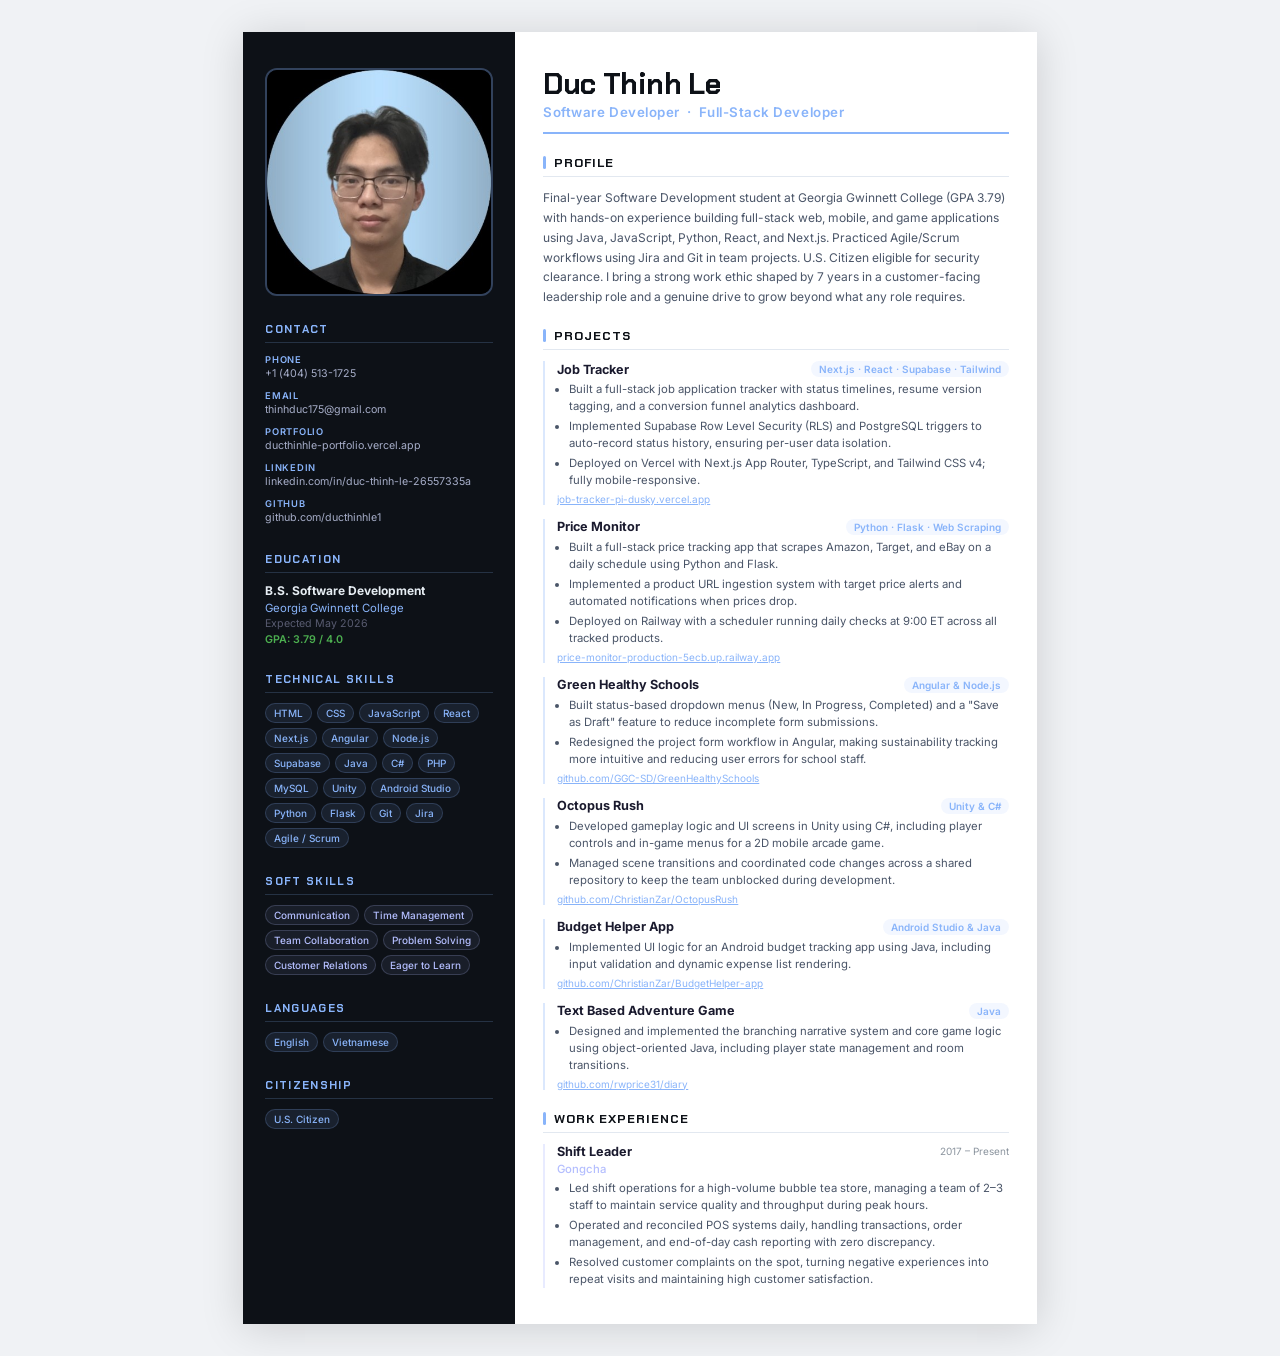
==== resume.html @ c07e0e02 "Fix accuracy issues across portfolio and resume - Gongcha team size: 4-6 -> 2-3 staff (actual) - Pri" ====
<!DOCTYPE html>
<html lang="en">
  <head>
    <meta charset="UTF-8" />
    <meta name="viewport" content="width=device-width, initial-scale=1.0" />
    <title>Duc Thinh Le — Resume</title>
    <link rel="preconnect" href="https://fonts.googleapis.com" />
    <link rel="preconnect" href="https://fonts.gstatic.com" crossorigin />
    <link href="https://fonts.googleapis.com/css2?family=Inter:wght@400;500;600;700&family=Chakra+Petch:wght@600;700&display=swap" rel="stylesheet" />
    <style>
      * { box-sizing: border-box; margin: 0; padding: 0; }

      @page { size: A4; margin: 0; }

      body {
        font-family: 'Inter', sans-serif;
        font-size: 9.5pt;
        color: #1a1a2e;
        background: #f0f2f5;
        display: flex;
        justify-content: center;
        padding: 32px 0;
      }

      .page {
        width: 210mm;
        min-height: 297mm;
        background: white;
        display: grid;
        grid-template-columns: 72mm 1fr;
        box-shadow: 0 4px 40px rgba(0,0,0,0.15);
      }

      /* ── SIDEBAR ── */
      .sidebar {
        background: #0d1117;
        color: #cdd6f4;
        padding: 36px 22px;
        display: flex;
        flex-direction: column;
        gap: 26px;
      }

      .photo {
        width: 100%;
        aspect-ratio: 1/1;
        border-radius: 12px;
        object-fit: cover;
        object-position: center top;
        border: 2px solid rgba(137,180,250,0.3);
      }

      .sidebar-section-title {
        font-family: 'Chakra Petch', sans-serif;
        font-size: 8.5pt;
        font-weight: 700;
        letter-spacing: 0.12em;
        text-transform: uppercase;
        color: #89b4fa;
        margin-bottom: 10px;
        padding-bottom: 6px;
        border-bottom: 1px solid rgba(137,180,250,0.2);
      }

      .contact-list {
        list-style: none;
        display: flex;
        flex-direction: column;
        gap: 7px;
      }

      .contact-list li {
        font-size: 8pt;
        color: #a6adc8;
        word-break: break-all;
        line-height: 1.4;
      }

      .contact-list li span {
        color: #89b4fa;
        font-weight: 600;
        display: block;
        font-size: 7pt;
        text-transform: uppercase;
        letter-spacing: 0.08em;
        margin-bottom: 1px;
      }

      .edu-degree {
        font-weight: 700;
        font-size: 9pt;
        color: #e6edf3;
        line-height: 1.3;
      }

      .edu-school {
        font-size: 8.5pt;
        color: #89b4fa;
        margin-top: 2px;
      }

      .edu-detail {
        font-size: 8pt;
        color: #585b70;
        margin-top: 2px;
      }

      .edu-gpa {
        font-size: 8pt;
        color: #4caf50;
        margin-top: 3px;
        font-weight: 600;
      }

      .skill-pills {
        display: flex;
        flex-wrap: wrap;
        gap: 5px;
      }

      .skill-pill {
        background: rgba(137,180,250,0.1);
        border: 1px solid rgba(137,180,250,0.2);
        color: #89b4fa;
        font-size: 7.5pt;
        padding: 3px 8px;
        border-radius: 100px;
        font-weight: 500;
      }

      .soft-pill {
        background: rgba(180,190,254,0.08);
        border: 1px solid rgba(180,190,254,0.2);
        color: #b4befe;
        font-size: 7.5pt;
        padding: 3px 8px;
        border-radius: 100px;
        font-weight: 500;
      }

      /* ── MAIN ── */
      .main {
        padding: 36px 28px;
        display: flex;
        flex-direction: column;
        gap: 20px;
      }

      .main-header {
        border-bottom: 2px solid #89b4fa;
        padding-bottom: 12px;
      }

      .main-name {
        font-family: 'Chakra Petch', sans-serif;
        font-size: 22pt;
        font-weight: 700;
        color: #0d1117;
        letter-spacing: -0.02em;
        line-height: 1.1;
      }

      .main-title {
        font-size: 10pt;
        color: #89b4fa;
        font-weight: 600;
        margin-top: 4px;
        letter-spacing: 0.04em;
      }

      .section-title {
        font-family: 'Chakra Petch', sans-serif;
        font-size: 9.5pt;
        font-weight: 700;
        color: #0d1117;
        letter-spacing: 0.08em;
        text-transform: uppercase;
        margin-bottom: 11px;
        padding-bottom: 5px;
        border-bottom: 1px solid #e2e8f0;
        display: flex;
        align-items: center;
        gap: 8px;
      }

      .section-title::before {
        content: '';
        display: inline-block;
        width: 3px;
        height: 13px;
        background: #89b4fa;
        border-radius: 2px;
        flex-shrink: 0;
      }

      .profile-text {
        color: #4a5568;
        line-height: 1.65;
        font-size: 9pt;
      }

      /* Projects */
      .project-item {
        margin-bottom: 14px;
        padding-left: 12px;
        border-left: 2px solid rgba(137,180,250,0.3);
      }

      .project-item:last-child { margin-bottom: 0; }

      .project-header {
        display: flex;
        justify-content: space-between;
        align-items: center;
        margin-bottom: 3px;
        gap: 8px;
      }

      .project-name {
        font-weight: 700;
        font-size: 9.5pt;
        color: #1a1a2e;
      }

      .project-tech {
        font-size: 7.5pt;
        font-weight: 600;
        color: #89b4fa;
        background: rgba(137,180,250,0.1);
        padding: 2px 8px;
        border-radius: 100px;
        white-space: nowrap;
        flex-shrink: 0;
      }

      .project-bullets {
        margin-top: 4px;
        padding-left: 12px;
        display: flex;
        flex-direction: column;
        gap: 3px;
      }

      .project-bullets li {
        font-size: 8.5pt;
        color: #4a5568;
        line-height: 1.5;
        list-style: disc;
      }

      .project-link {
        font-size: 7.5pt;
        color: #89b4fa;
        margin-top: 4px;
        display: block;
      }

      /* Work experience */
      .work-item {
        margin-bottom: 14px;
        padding-left: 12px;
        border-left: 2px solid rgba(180,190,254,0.3);
      }

      .work-item:last-child { margin-bottom: 0; }

      .work-header {
        display: flex;
        justify-content: space-between;
        align-items: center;
        gap: 8px;
        margin-bottom: 3px;
      }

      .work-title {
        font-weight: 700;
        font-size: 9.5pt;
        color: #1a1a2e;
      }

      .work-date {
        font-size: 7.5pt;
        color: #8b949e;
        white-space: nowrap;
        flex-shrink: 0;
      }

      .work-company {
        font-size: 8.5pt;
        color: #b4befe;
        font-weight: 500;
        margin-bottom: 4px;
      }

      .work-bullets {
        padding-left: 12px;
        display: flex;
        flex-direction: column;
        gap: 3px;
      }

      .work-bullets li {
        font-size: 8.5pt;
        color: #4a5568;
        line-height: 1.5;
        list-style: disc;
      }

      @media print {
        body { background: white; padding: 0; }
        .page { box-shadow: none; }
      }

      @media (max-width: 700px) {
        body { padding: 0; }

        .page {
          width: 100%;
          min-height: auto;
          grid-template-columns: 1fr;
        }

        .sidebar {
          padding: 28px 20px;
          gap: 20px;
          flex-direction: column;
        }

        .photo {
          width: 100px;
          border-radius: 50%;
          margin: 0 auto;
        }

        .main {
          padding: 28px 20px;
          gap: 18px;
        }

        .main-name { font-size: 18pt; }

        .project-header,
        .work-header {
          flex-direction: column;
          align-items: flex-start;
          gap: 4px;
        }

        .project-tech,
        .work-date {
          font-size: 7pt;
        }
      }
    </style>
  </head>
  <body>
    <div class="page">

      <!-- SIDEBAR -->
      <aside class="sidebar">
        <img src="./assets/profilephoto.jpg" alt="Duc Thinh Le" class="photo" />

        <div>
          <p class="sidebar-section-title">Contact</p>
          <ul class="contact-list">
            <li><span>Phone</span>+1 (404) 513-1725</li>
            <li><span>Email</span>thinhduc175@gmail.com</li>
            <li><span>Portfolio</span><a href="https://ducthinhle-portfolio.vercel.app" style="color:#a6adc8;text-decoration:none;" target="_blank">ducthinhle-portfolio.vercel.app</a></li>
            <li><span>LinkedIn</span><a href="https://www.linkedin.com/in/duc-thinh-le-26557335a/" style="color:#a6adc8;text-decoration:none;" target="_blank">linkedin.com/in/duc-thinh-le-26557335a</a></li>
            <li><span>GitHub</span><a href="https://github.com/ducthinhle1" style="color:#a6adc8;text-decoration:none;" target="_blank">github.com/ducthinhle1</a></li>
          </ul>
        </div>

        <div>
          <p class="sidebar-section-title">Education</p>
          <p class="edu-degree">B.S. Software Development</p>
          <p class="edu-school">Georgia Gwinnett College</p>
          <p class="edu-detail">Expected May 2026</p>
          <p class="edu-gpa">GPA: 3.79 / 4.0</p>
        </div>

        <div>
          <p class="sidebar-section-title">Technical Skills</p>
          <div class="skill-pills">
            <span class="skill-pill">HTML</span>
            <span class="skill-pill">CSS</span>
            <span class="skill-pill">JavaScript</span>
            <span class="skill-pill">React</span>
            <span class="skill-pill">Next.js</span>
            <span class="skill-pill">Angular</span>
            <span class="skill-pill">Node.js</span>
            <span class="skill-pill">Supabase</span>
            <span class="skill-pill">Java</span>
            <span class="skill-pill">C#</span>
            <span class="skill-pill">PHP</span>
            <span class="skill-pill">MySQL</span>
            <span class="skill-pill">Unity</span>
            <span class="skill-pill">Android Studio</span>
            <span class="skill-pill">Python</span>
            <span class="skill-pill">Flask</span>
            <span class="skill-pill">Git</span>
            <span class="skill-pill">Jira</span>
            <span class="skill-pill">Agile / Scrum</span>
          </div>
        </div>

        <div>
          <p class="sidebar-section-title">Soft Skills</p>
          <div class="skill-pills">
            <span class="soft-pill">Communication</span>
            <span class="soft-pill">Time Management</span>
            <span class="soft-pill">Team Collaboration</span>
            <span class="soft-pill">Problem Solving</span>
            <span class="soft-pill">Customer Relations</span>
            <span class="soft-pill">Eager to Learn</span>
          </div>
        </div>

        <div>
          <p class="sidebar-section-title">Languages</p>
          <div class="skill-pills">
            <span class="skill-pill">English</span>
            <span class="skill-pill">Vietnamese</span>
          </div>
        </div>

        <div>
          <p class="sidebar-section-title">Citizenship</p>
          <div class="skill-pills">
            <span class="skill-pill">U.S. Citizen</span>
          </div>
        </div>
      </aside>

      <!-- MAIN -->
      <main class="main">
        <div class="main-header">
          <h1 class="main-name">Duc Thinh Le</h1>
          <p class="main-title">Software Developer &nbsp;·&nbsp; Full-Stack Developer</p>
        </div>

        <div>
          <h2 class="section-title">Profile</h2>
          <p class="profile-text">
            Final-year Software Development student at Georgia Gwinnett College (GPA 3.79) with
            hands-on experience building full-stack web, mobile, and game applications using
            Java, JavaScript, Python, React, and Next.js. Practiced Agile/Scrum workflows using
            Jira and Git in team projects. U.S. Citizen eligible for security clearance. I bring
            a strong work ethic shaped by 7 years in a customer-facing leadership role and a
            genuine drive to grow beyond what any role requires.
          </p>
        </div>

        <div>
          <h2 class="section-title">Projects</h2>

          <div class="project-item">
            <div class="project-header">
              <p class="project-name">Job Tracker</p>
              <span class="project-tech">Next.js · React · Supabase · Tailwind</span>
            </div>
            <ul class="project-bullets">
              <li>Built a full-stack job application tracker with status timelines, resume version tagging, and a conversion funnel analytics dashboard.</li>
              <li>Implemented Supabase Row Level Security (RLS) and PostgreSQL triggers to auto-record status history, ensuring per-user data isolation.</li>
              <li>Deployed on Vercel with Next.js App Router, TypeScript, and Tailwind CSS v4; fully mobile-responsive.</li>
            </ul>
            <a class="project-link" href="https://job-tracker-pi-dusky.vercel.app" target="_blank">job-tracker-pi-dusky.vercel.app</a>
          </div>

          <div class="project-item">
            <div class="project-header">
              <p class="project-name">Price Monitor</p>
              <span class="project-tech">Python · Flask · Web Scraping</span>
            </div>
            <ul class="project-bullets">
              <li>Built a full-stack price tracking app that scrapes Amazon, Target, and eBay on a daily schedule using Python and Flask.</li>
              <li>Implemented a product URL ingestion system with target price alerts and automated notifications when prices drop.</li>
              <li>Deployed on Railway with a scheduler running daily checks at 9:00 ET across all tracked products.</li>
            </ul>
            <a class="project-link" href="https://price-monitor-production-5ecb.up.railway.app" target="_blank">price-monitor-production-5ecb.up.railway.app</a>
          </div>

          <div class="project-item">
            <div class="project-header">
              <p class="project-name">Green Healthy Schools</p>
              <span class="project-tech">Angular &amp; Node.js</span>
            </div>
            <ul class="project-bullets">
              <li>Built status-based dropdown menus (New, In Progress, Completed) and a "Save as Draft" feature to reduce incomplete form submissions.</li>
              <li>Redesigned the project form workflow in Angular, making sustainability tracking more intuitive and reducing user errors for school staff.</li>
            </ul>
            <a class="project-link" href="https://github.com/GGC-SD/GreenHealthySchools" target="_blank">github.com/GGC-SD/GreenHealthySchools</a>
          </div>

          <div class="project-item">
            <div class="project-header">
              <p class="project-name">Octopus Rush</p>
              <span class="project-tech">Unity &amp; C#</span>
            </div>
            <ul class="project-bullets">
              <li>Developed gameplay logic and UI screens in Unity using C#, including player controls and in-game menus for a 2D mobile arcade game.</li>
              <li>Managed scene transitions and coordinated code changes across a shared repository to keep the team unblocked during development.</li>
            </ul>
            <a class="project-link" href="https://github.com/ChristianZar/OctopusRush" target="_blank">github.com/ChristianZar/OctopusRush</a>
          </div>

          <div class="project-item">
            <div class="project-header">
              <p class="project-name">Budget Helper App</p>
              <span class="project-tech">Android Studio &amp; Java</span>
            </div>
            <ul class="project-bullets">
              <li>Implemented UI logic for an Android budget tracking app using Java, including input validation and dynamic expense list rendering.</li>
            </ul>
            <a class="project-link" href="https://github.com/ChristianZar/BudgetHelper-app" target="_blank">github.com/ChristianZar/BudgetHelper-app</a>
          </div>

          <div class="project-item">
            <div class="project-header">
              <p class="project-name">Text Based Adventure Game</p>
              <span class="project-tech">Java</span>
            </div>
            <ul class="project-bullets">
              <li>Designed and implemented the branching narrative system and core game logic using object-oriented Java, including player state management and room transitions.</li>
            </ul>
            <a class="project-link" href="https://github.com/rwprice31/diary" target="_blank">github.com/rwprice31/diary</a>
          </div>
        </div>

        <div>
          <h2 class="section-title">Work Experience</h2>

          <div class="work-item">
            <div class="work-header">
              <p class="work-title">Shift Leader</p>
              <span class="work-date">2017 – Present</span>
            </div>
            <p class="work-company">Gongcha</p>
            <ul class="work-bullets">
              <li>Led shift operations for a high-volume bubble tea store, managing a team of 2–3 staff to maintain service quality and throughput during peak hours.</li>
              <li>Operated and reconciled POS systems daily, handling transactions, order management, and end-of-day cash reporting with zero discrepancy.</li>
              <li>Resolved customer complaints on the spot, turning negative experiences into repeat visits and maintaining high customer satisfaction.</li>
            </ul>
          </div>
        </div>

      </main>
    </div>
  </body>
</html>
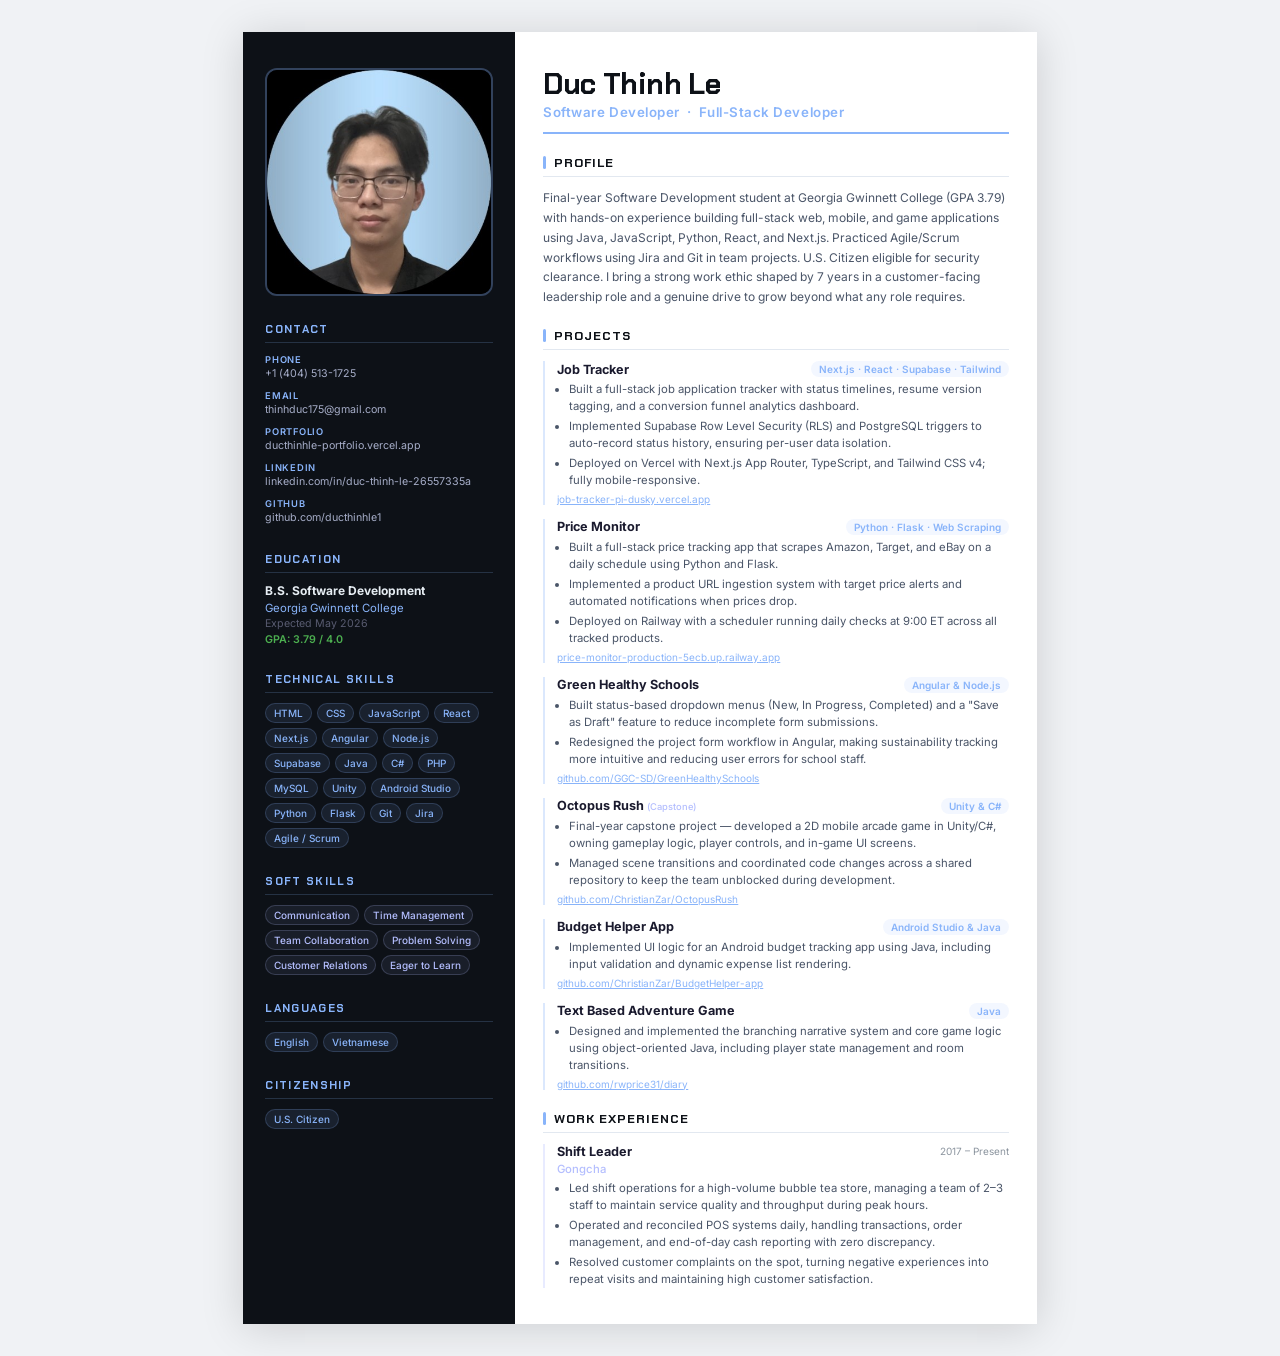
==== commit 4f524dfa: "Label Octopus Rush as final-year capstone project Co-Authored-By: Claude Sonnet 4.6 <noreply@anthrop" ====
--- a/resume.html
+++ b/resume.html
@@ -494,11 +494,11 @@
 
           <div class="project-item">
             <div class="project-header">
-              <p class="project-name">Octopus Rush</p>
+              <p class="project-name">Octopus Rush <span style="font-size:7pt;color:#b4befe;font-weight:500;">(Capstone)</span></p>
               <span class="project-tech">Unity &amp; C#</span>
             </div>
             <ul class="project-bullets">
-              <li>Developed gameplay logic and UI screens in Unity using C#, including player controls and in-game menus for a 2D mobile arcade game.</li>
+              <li>Final-year capstone project — developed a 2D mobile arcade game in Unity/C#, owning gameplay logic, player controls, and in-game UI screens.</li>
               <li>Managed scene transitions and coordinated code changes across a shared repository to keep the team unblocked during development.</li>
             </ul>
             <a class="project-link" href="https://github.com/ChristianZar/OctopusRush" target="_blank">github.com/ChristianZar/OctopusRush</a>
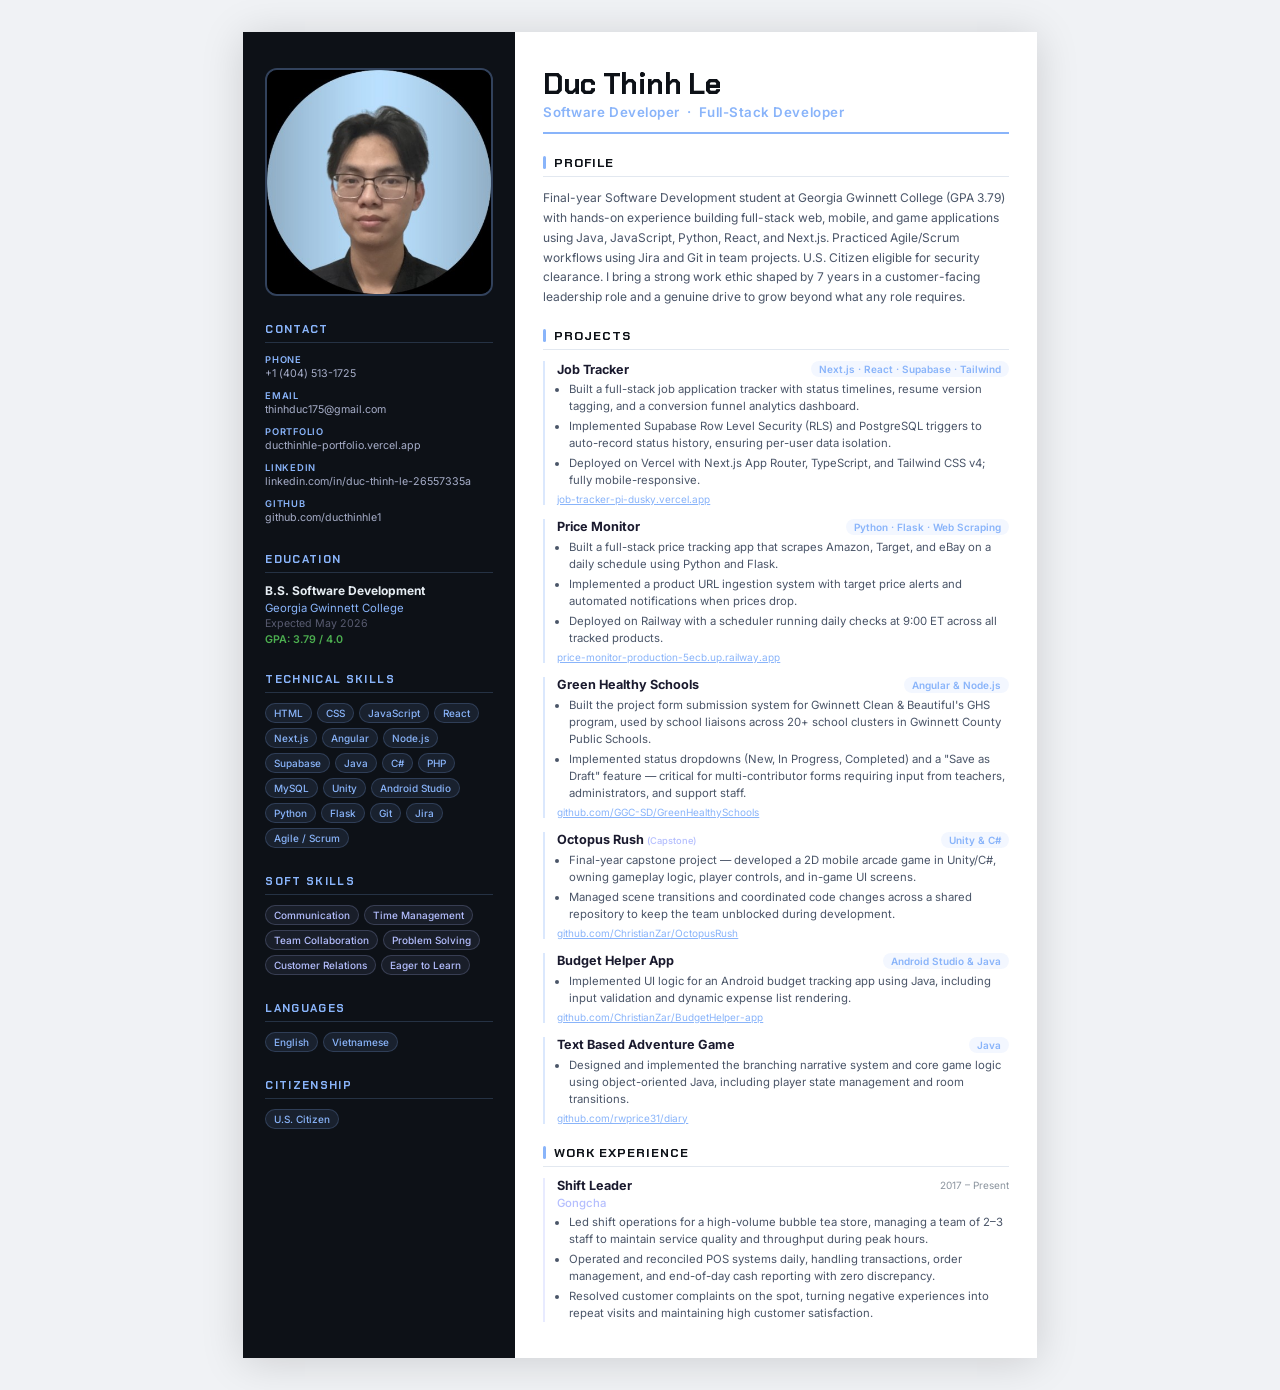
==== commit 9905e9d6: "Add real-world impact to Green Healthy Schools project - Reference 20+ school clusters in Gwinnett C" ====
--- a/resume.html
+++ b/resume.html
@@ -486,8 +486,8 @@
               <span class="project-tech">Angular &amp; Node.js</span>
             </div>
             <ul class="project-bullets">
-              <li>Built status-based dropdown menus (New, In Progress, Completed) and a "Save as Draft" feature to reduce incomplete form submissions.</li>
-              <li>Redesigned the project form workflow in Angular, making sustainability tracking more intuitive and reducing user errors for school staff.</li>
+              <li>Built the project form submission system for Gwinnett Clean &amp; Beautiful's GHS program, used by school liaisons across 20+ school clusters in Gwinnett County Public Schools.</li>
+              <li>Implemented status dropdowns (New, In Progress, Completed) and a "Save as Draft" feature — critical for multi-contributor forms requiring input from teachers, administrators, and support staff.</li>
             </ul>
             <a class="project-link" href="https://github.com/GGC-SD/GreenHealthySchools" target="_blank">github.com/GGC-SD/GreenHealthySchools</a>
           </div>
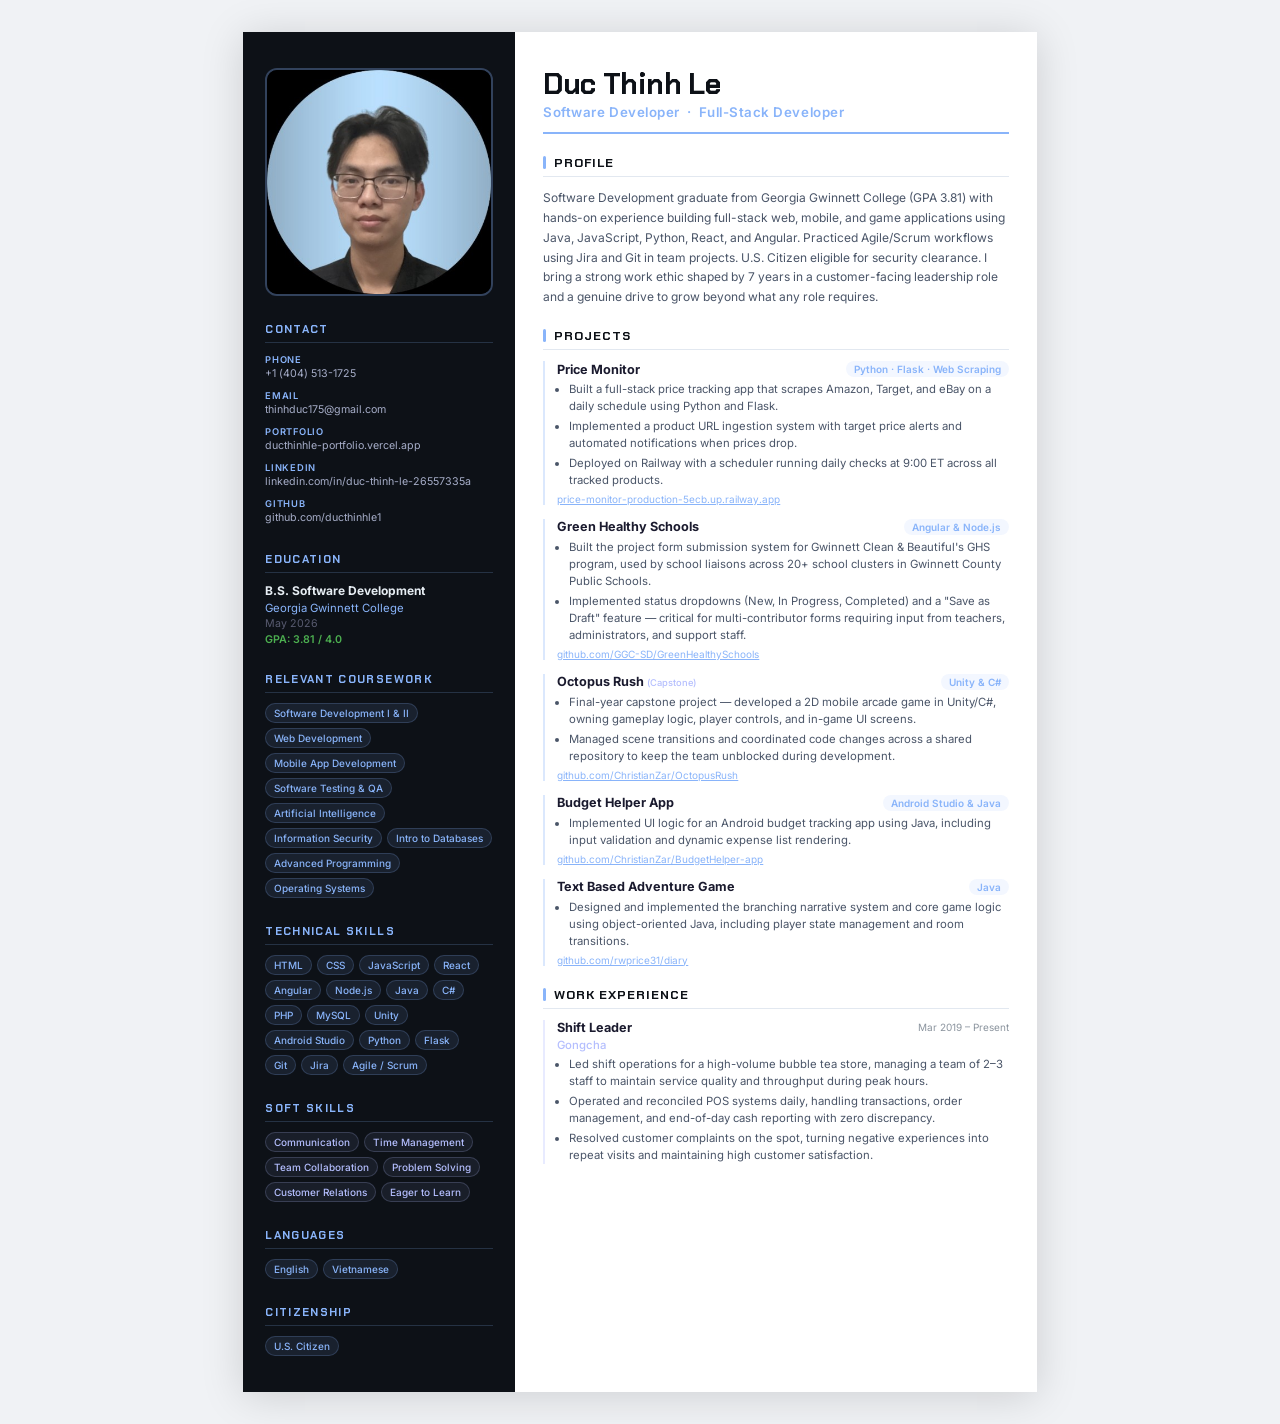
==== commit c6e08dd2: "Update resume: graduation, GPA 3.81, coursework, remove Job Tracker - Mark degree as completed May 2" ====
--- a/resume.html
+++ b/resume.html
@@ -375,8 +375,23 @@
           <p class="sidebar-section-title">Education</p>
           <p class="edu-degree">B.S. Software Development</p>
           <p class="edu-school">Georgia Gwinnett College</p>
-          <p class="edu-detail">Expected May 2026</p>
-          <p class="edu-gpa">GPA: 3.79 / 4.0</p>
+          <p class="edu-detail">May 2026</p>
+          <p class="edu-gpa">GPA: 3.81 / 4.0</p>
+        </div>
+
+        <div>
+          <p class="sidebar-section-title">Relevant Coursework</p>
+          <div class="skill-pills">
+            <span class="skill-pill">Software Development I &amp; II</span>
+            <span class="skill-pill">Web Development</span>
+            <span class="skill-pill">Mobile App Development</span>
+            <span class="skill-pill">Software Testing &amp; QA</span>
+            <span class="skill-pill">Artificial Intelligence</span>
+            <span class="skill-pill">Information Security</span>
+            <span class="skill-pill">Intro to Databases</span>
+            <span class="skill-pill">Advanced Programming</span>
+            <span class="skill-pill">Operating Systems</span>
+          </div>
         </div>
 
         <div>
@@ -386,10 +401,8 @@
             <span class="skill-pill">CSS</span>
             <span class="skill-pill">JavaScript</span>
             <span class="skill-pill">React</span>
-            <span class="skill-pill">Next.js</span>
             <span class="skill-pill">Angular</span>
             <span class="skill-pill">Node.js</span>
-            <span class="skill-pill">Supabase</span>
             <span class="skill-pill">Java</span>
             <span class="skill-pill">C#</span>
             <span class="skill-pill">PHP</span>
@@ -442,9 +455,9 @@
         <div>
           <h2 class="section-title">Profile</h2>
           <p class="profile-text">
-            Final-year Software Development student at Georgia Gwinnett College (GPA 3.79) with
+            Software Development graduate from Georgia Gwinnett College (GPA 3.81) with
             hands-on experience building full-stack web, mobile, and game applications using
-            Java, JavaScript, Python, React, and Next.js. Practiced Agile/Scrum workflows using
+            Java, JavaScript, Python, React, and Angular. Practiced Agile/Scrum workflows using
             Jira and Git in team projects. U.S. Citizen eligible for security clearance. I bring
             a strong work ethic shaped by 7 years in a customer-facing leadership role and a
             genuine drive to grow beyond what any role requires.
@@ -453,19 +466,6 @@
 
         <div>
           <h2 class="section-title">Projects</h2>
-
-          <div class="project-item">
-            <div class="project-header">
-              <p class="project-name">Job Tracker</p>
-              <span class="project-tech">Next.js · React · Supabase · Tailwind</span>
-            </div>
-            <ul class="project-bullets">
-              <li>Built a full-stack job application tracker with status timelines, resume version tagging, and a conversion funnel analytics dashboard.</li>
-              <li>Implemented Supabase Row Level Security (RLS) and PostgreSQL triggers to auto-record status history, ensuring per-user data isolation.</li>
-              <li>Deployed on Vercel with Next.js App Router, TypeScript, and Tailwind CSS v4; fully mobile-responsive.</li>
-            </ul>
-            <a class="project-link" href="https://job-tracker-pi-dusky.vercel.app" target="_blank">job-tracker-pi-dusky.vercel.app</a>
-          </div>
 
           <div class="project-item">
             <div class="project-header">
@@ -533,7 +533,7 @@
           <div class="work-item">
             <div class="work-header">
               <p class="work-title">Shift Leader</p>
-              <span class="work-date">2017 – Present</span>
+              <span class="work-date">Mar 2019 – Present</span>
             </div>
             <p class="work-company">Gongcha</p>
             <ul class="work-bullets">
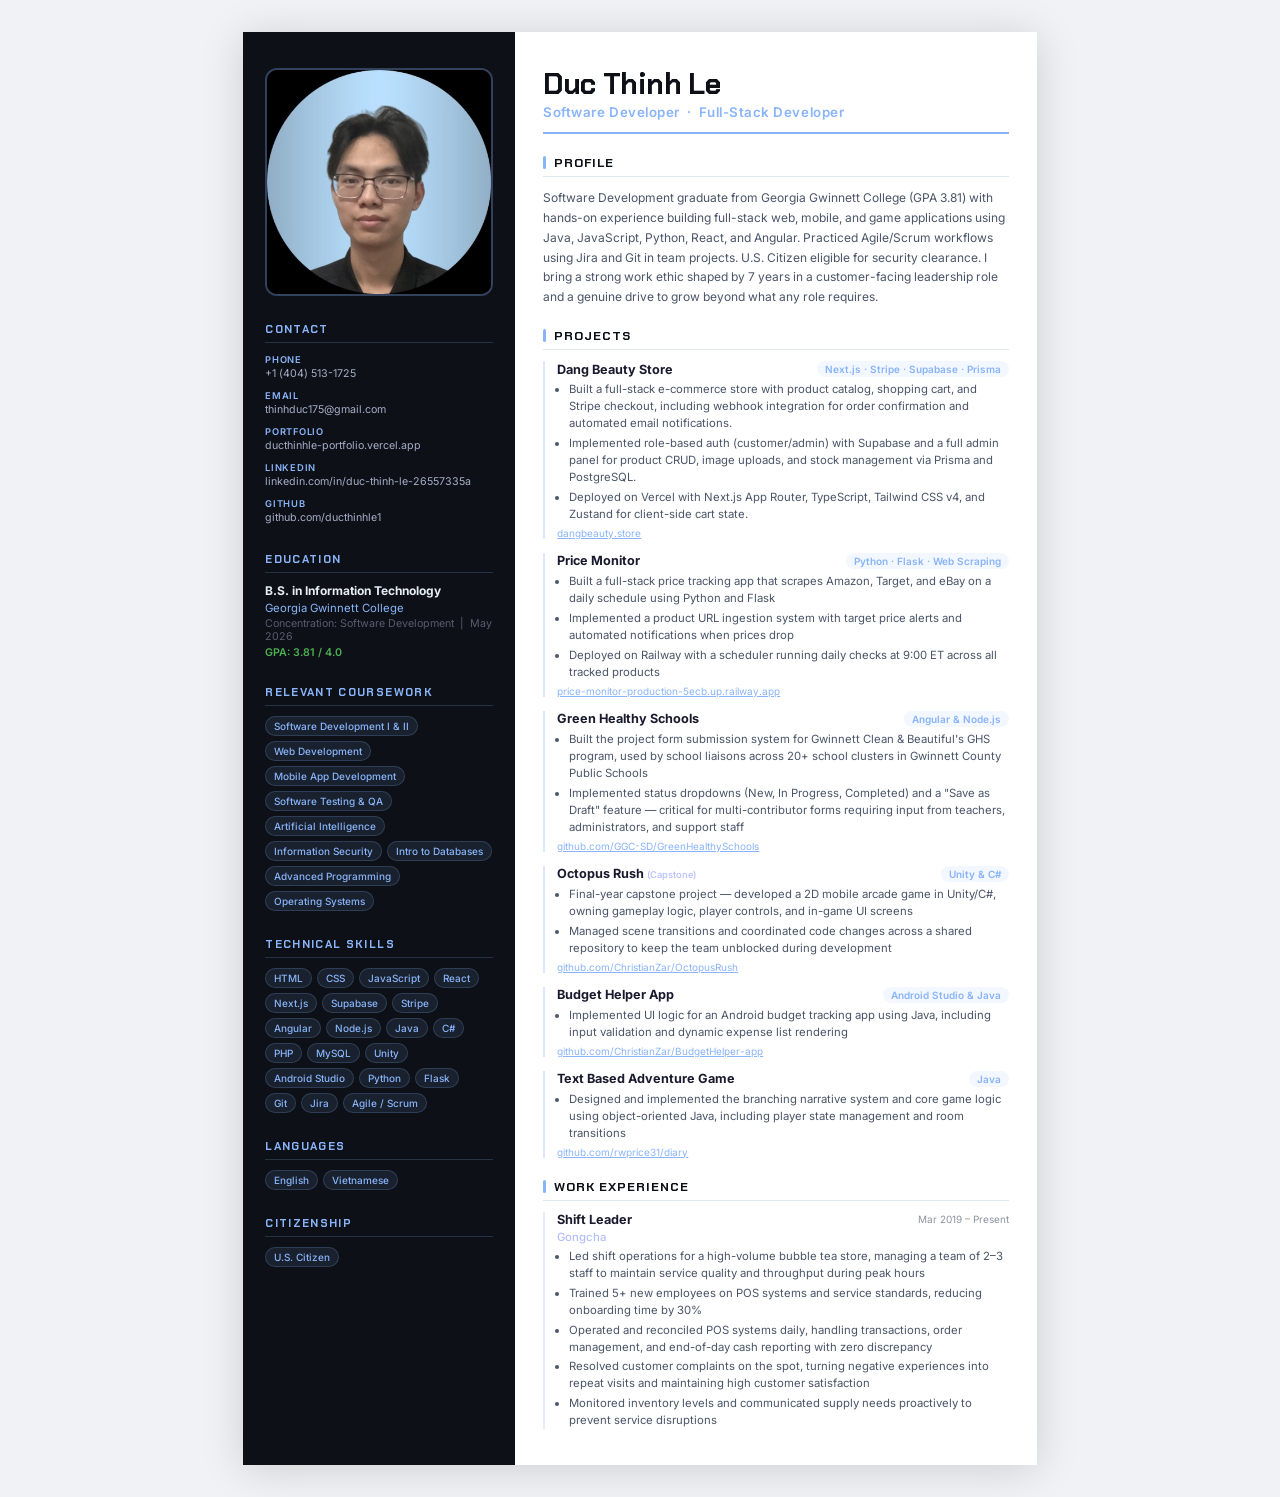
==== commit bd3acea0: "Replace Job Tracker with Dang Beauty Store as lead solo project - Full e-commerce store with Stripe," ====
--- a/resume.html
+++ b/resume.html
@@ -373,9 +373,9 @@
 
         <div>
           <p class="sidebar-section-title">Education</p>
-          <p class="edu-degree">B.S. Software Development</p>
+          <p class="edu-degree">B.S. in Information Technology</p>
           <p class="edu-school">Georgia Gwinnett College</p>
-          <p class="edu-detail">May 2026</p>
+          <p class="edu-detail">Concentration: Software Development &nbsp;|&nbsp; May 2026</p>
           <p class="edu-gpa">GPA: 3.81 / 4.0</p>
         </div>
 
@@ -401,6 +401,9 @@
             <span class="skill-pill">CSS</span>
             <span class="skill-pill">JavaScript</span>
             <span class="skill-pill">React</span>
+            <span class="skill-pill">Next.js</span>
+            <span class="skill-pill">Supabase</span>
+            <span class="skill-pill">Stripe</span>
             <span class="skill-pill">Angular</span>
             <span class="skill-pill">Node.js</span>
             <span class="skill-pill">Java</span>
@@ -418,18 +421,6 @@
         </div>
 
         <div>
-          <p class="sidebar-section-title">Soft Skills</p>
-          <div class="skill-pills">
-            <span class="soft-pill">Communication</span>
-            <span class="soft-pill">Time Management</span>
-            <span class="soft-pill">Team Collaboration</span>
-            <span class="soft-pill">Problem Solving</span>
-            <span class="soft-pill">Customer Relations</span>
-            <span class="soft-pill">Eager to Learn</span>
-          </div>
-        </div>
-
-        <div>
           <p class="sidebar-section-title">Languages</p>
           <div class="skill-pills">
             <span class="skill-pill">English</span>
@@ -469,13 +460,26 @@
 
           <div class="project-item">
             <div class="project-header">
+              <p class="project-name">Dang Beauty Store</p>
+              <span class="project-tech">Next.js · Stripe · Supabase · Prisma</span>
+            </div>
+            <ul class="project-bullets">
+              <li>Built a full-stack e-commerce store with product catalog, shopping cart, and Stripe checkout, including webhook integration for order confirmation and automated email notifications.</li>
+              <li>Implemented role-based auth (customer/admin) with Supabase and a full admin panel for product CRUD, image uploads, and stock management via Prisma and PostgreSQL.</li>
+              <li>Deployed on Vercel with Next.js App Router, TypeScript, Tailwind CSS v4, and Zustand for client-side cart state.</li>
+            </ul>
+            <a class="project-link" href="https://dangbeauty.store" target="_blank">dangbeauty.store</a>
+          </div>
+
+          <div class="project-item">
+            <div class="project-header">
               <p class="project-name">Price Monitor</p>
               <span class="project-tech">Python · Flask · Web Scraping</span>
             </div>
             <ul class="project-bullets">
-              <li>Built a full-stack price tracking app that scrapes Amazon, Target, and eBay on a daily schedule using Python and Flask.</li>
-              <li>Implemented a product URL ingestion system with target price alerts and automated notifications when prices drop.</li>
-              <li>Deployed on Railway with a scheduler running daily checks at 9:00 ET across all tracked products.</li>
+              <li>Built a full-stack price tracking app that scrapes Amazon, Target, and eBay on a daily schedule using Python and Flask</li>
+              <li>Implemented a product URL ingestion system with target price alerts and automated notifications when prices drop</li>
+              <li>Deployed on Railway with a scheduler running daily checks at 9:00 ET across all tracked products</li>
             </ul>
             <a class="project-link" href="https://price-monitor-production-5ecb.up.railway.app" target="_blank">price-monitor-production-5ecb.up.railway.app</a>
           </div>
@@ -486,8 +490,8 @@
               <span class="project-tech">Angular &amp; Node.js</span>
             </div>
             <ul class="project-bullets">
-              <li>Built the project form submission system for Gwinnett Clean &amp; Beautiful's GHS program, used by school liaisons across 20+ school clusters in Gwinnett County Public Schools.</li>
-              <li>Implemented status dropdowns (New, In Progress, Completed) and a "Save as Draft" feature — critical for multi-contributor forms requiring input from teachers, administrators, and support staff.</li>
+              <li>Built the project form submission system for Gwinnett Clean &amp; Beautiful's GHS program, used by school liaisons across 20+ school clusters in Gwinnett County Public Schools</li>
+              <li>Implemented status dropdowns (New, In Progress, Completed) and a "Save as Draft" feature — critical for multi-contributor forms requiring input from teachers, administrators, and support staff</li>
             </ul>
             <a class="project-link" href="https://github.com/GGC-SD/GreenHealthySchools" target="_blank">github.com/GGC-SD/GreenHealthySchools</a>
           </div>
@@ -498,8 +502,8 @@
               <span class="project-tech">Unity &amp; C#</span>
             </div>
             <ul class="project-bullets">
-              <li>Final-year capstone project — developed a 2D mobile arcade game in Unity/C#, owning gameplay logic, player controls, and in-game UI screens.</li>
-              <li>Managed scene transitions and coordinated code changes across a shared repository to keep the team unblocked during development.</li>
+              <li>Final-year capstone project — developed a 2D mobile arcade game in Unity/C#, owning gameplay logic, player controls, and in-game UI screens</li>
+              <li>Managed scene transitions and coordinated code changes across a shared repository to keep the team unblocked during development</li>
             </ul>
             <a class="project-link" href="https://github.com/ChristianZar/OctopusRush" target="_blank">github.com/ChristianZar/OctopusRush</a>
           </div>
@@ -510,7 +514,7 @@
               <span class="project-tech">Android Studio &amp; Java</span>
             </div>
             <ul class="project-bullets">
-              <li>Implemented UI logic for an Android budget tracking app using Java, including input validation and dynamic expense list rendering.</li>
+              <li>Implemented UI logic for an Android budget tracking app using Java, including input validation and dynamic expense list rendering</li>
             </ul>
             <a class="project-link" href="https://github.com/ChristianZar/BudgetHelper-app" target="_blank">github.com/ChristianZar/BudgetHelper-app</a>
           </div>
@@ -521,7 +525,7 @@
               <span class="project-tech">Java</span>
             </div>
             <ul class="project-bullets">
-              <li>Designed and implemented the branching narrative system and core game logic using object-oriented Java, including player state management and room transitions.</li>
+              <li>Designed and implemented the branching narrative system and core game logic using object-oriented Java, including player state management and room transitions</li>
             </ul>
             <a class="project-link" href="https://github.com/rwprice31/diary" target="_blank">github.com/rwprice31/diary</a>
           </div>
@@ -537,9 +541,11 @@
             </div>
             <p class="work-company">Gongcha</p>
             <ul class="work-bullets">
-              <li>Led shift operations for a high-volume bubble tea store, managing a team of 2–3 staff to maintain service quality and throughput during peak hours.</li>
-              <li>Operated and reconciled POS systems daily, handling transactions, order management, and end-of-day cash reporting with zero discrepancy.</li>
-              <li>Resolved customer complaints on the spot, turning negative experiences into repeat visits and maintaining high customer satisfaction.</li>
+              <li>Led shift operations for a high-volume bubble tea store, managing a team of 2–3 staff to maintain service quality and throughput during peak hours</li>
+              <li>Trained 5+ new employees on POS systems and service standards, reducing onboarding time by 30%</li>
+              <li>Operated and reconciled POS systems daily, handling transactions, order management, and end-of-day cash reporting with zero discrepancy</li>
+              <li>Resolved customer complaints on the spot, turning negative experiences into repeat visits and maintaining high customer satisfaction</li>
+              <li>Monitored inventory levels and communicated supply needs proactively to prevent service disruptions</li>
             </ul>
           </div>
         </div>
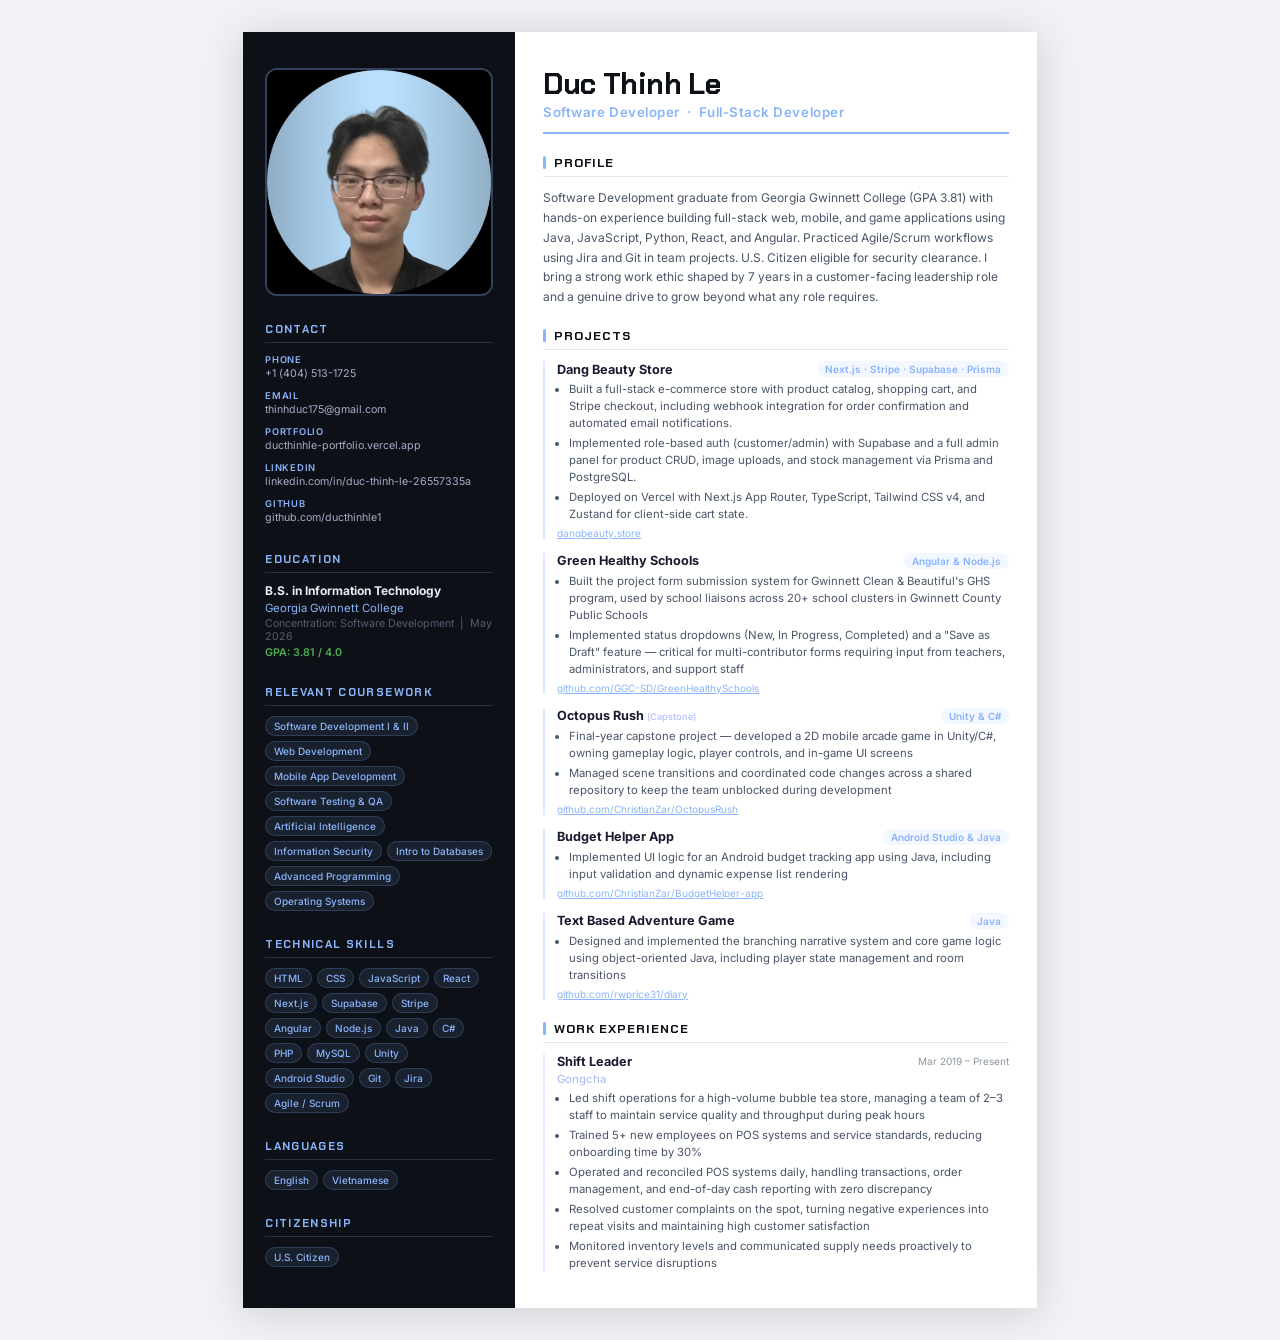
==== commit 603b6d49: "Remove Price Monitor project from portfolio and resume Co-Authored-By: Claude Sonnet 4.6 <noreply@an" ====
--- a/resume.html
+++ b/resume.html
@@ -412,8 +412,6 @@
             <span class="skill-pill">MySQL</span>
             <span class="skill-pill">Unity</span>
             <span class="skill-pill">Android Studio</span>
-            <span class="skill-pill">Python</span>
-            <span class="skill-pill">Flask</span>
             <span class="skill-pill">Git</span>
             <span class="skill-pill">Jira</span>
             <span class="skill-pill">Agile / Scrum</span>
@@ -469,19 +467,6 @@
               <li>Deployed on Vercel with Next.js App Router, TypeScript, Tailwind CSS v4, and Zustand for client-side cart state.</li>
             </ul>
             <a class="project-link" href="https://dangbeauty.store" target="_blank">dangbeauty.store</a>
-          </div>
-
-          <div class="project-item">
-            <div class="project-header">
-              <p class="project-name">Price Monitor</p>
-              <span class="project-tech">Python · Flask · Web Scraping</span>
-            </div>
-            <ul class="project-bullets">
-              <li>Built a full-stack price tracking app that scrapes Amazon, Target, and eBay on a daily schedule using Python and Flask</li>
-              <li>Implemented a product URL ingestion system with target price alerts and automated notifications when prices drop</li>
-              <li>Deployed on Railway with a scheduler running daily checks at 9:00 ET across all tracked products</li>
-            </ul>
-            <a class="project-link" href="https://price-monitor-production-5ecb.up.railway.app" target="_blank">price-monitor-production-5ecb.up.railway.app</a>
           </div>
 
           <div class="project-item">
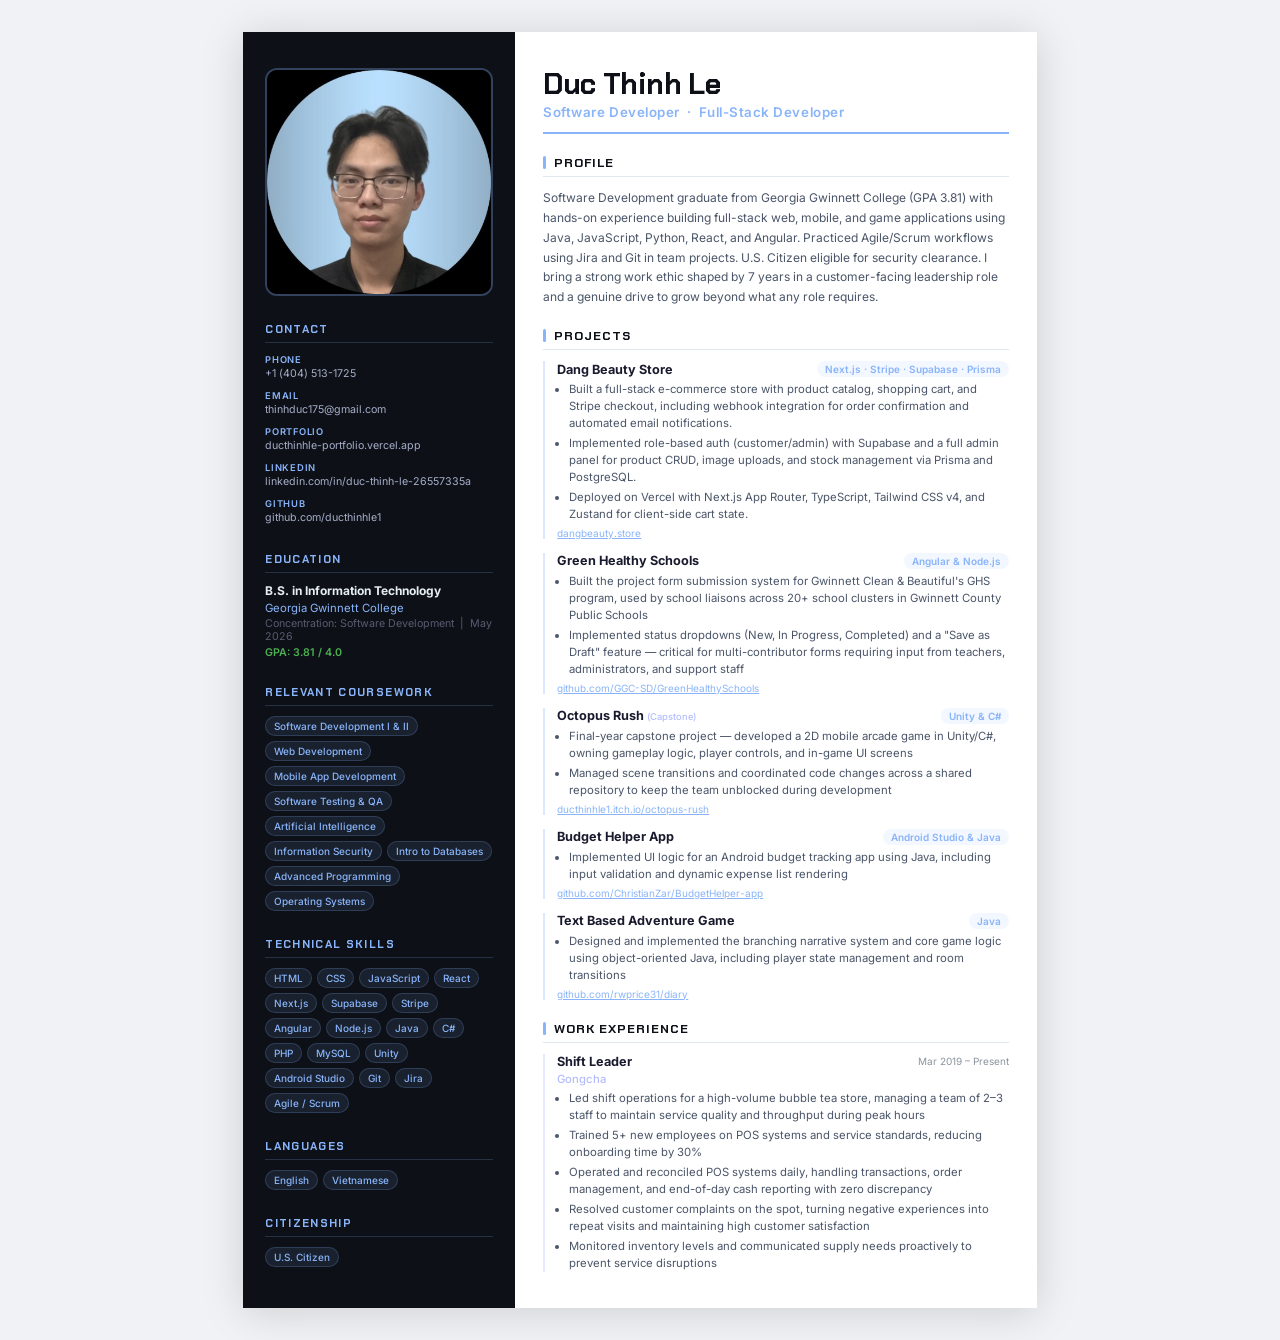
==== commit 9cc0f931: "Link Octopus Rush to live itch.io playable page Co-Authored-By: Claude Sonnet 4.6 <noreply@anthropic" ====
--- a/resume.html
+++ b/resume.html
@@ -490,7 +490,7 @@
               <li>Final-year capstone project — developed a 2D mobile arcade game in Unity/C#, owning gameplay logic, player controls, and in-game UI screens</li>
               <li>Managed scene transitions and coordinated code changes across a shared repository to keep the team unblocked during development</li>
             </ul>
-            <a class="project-link" href="https://github.com/ChristianZar/OctopusRush" target="_blank">github.com/ChristianZar/OctopusRush</a>
+            <a class="project-link" href="https://ducthinhle1.itch.io/octopus-rush?secret=H7ul8KSgrfvCmwFsCiczpRWg" target="_blank">ducthinhle1.itch.io/octopus-rush</a>
           </div>
 
           <div class="project-item">
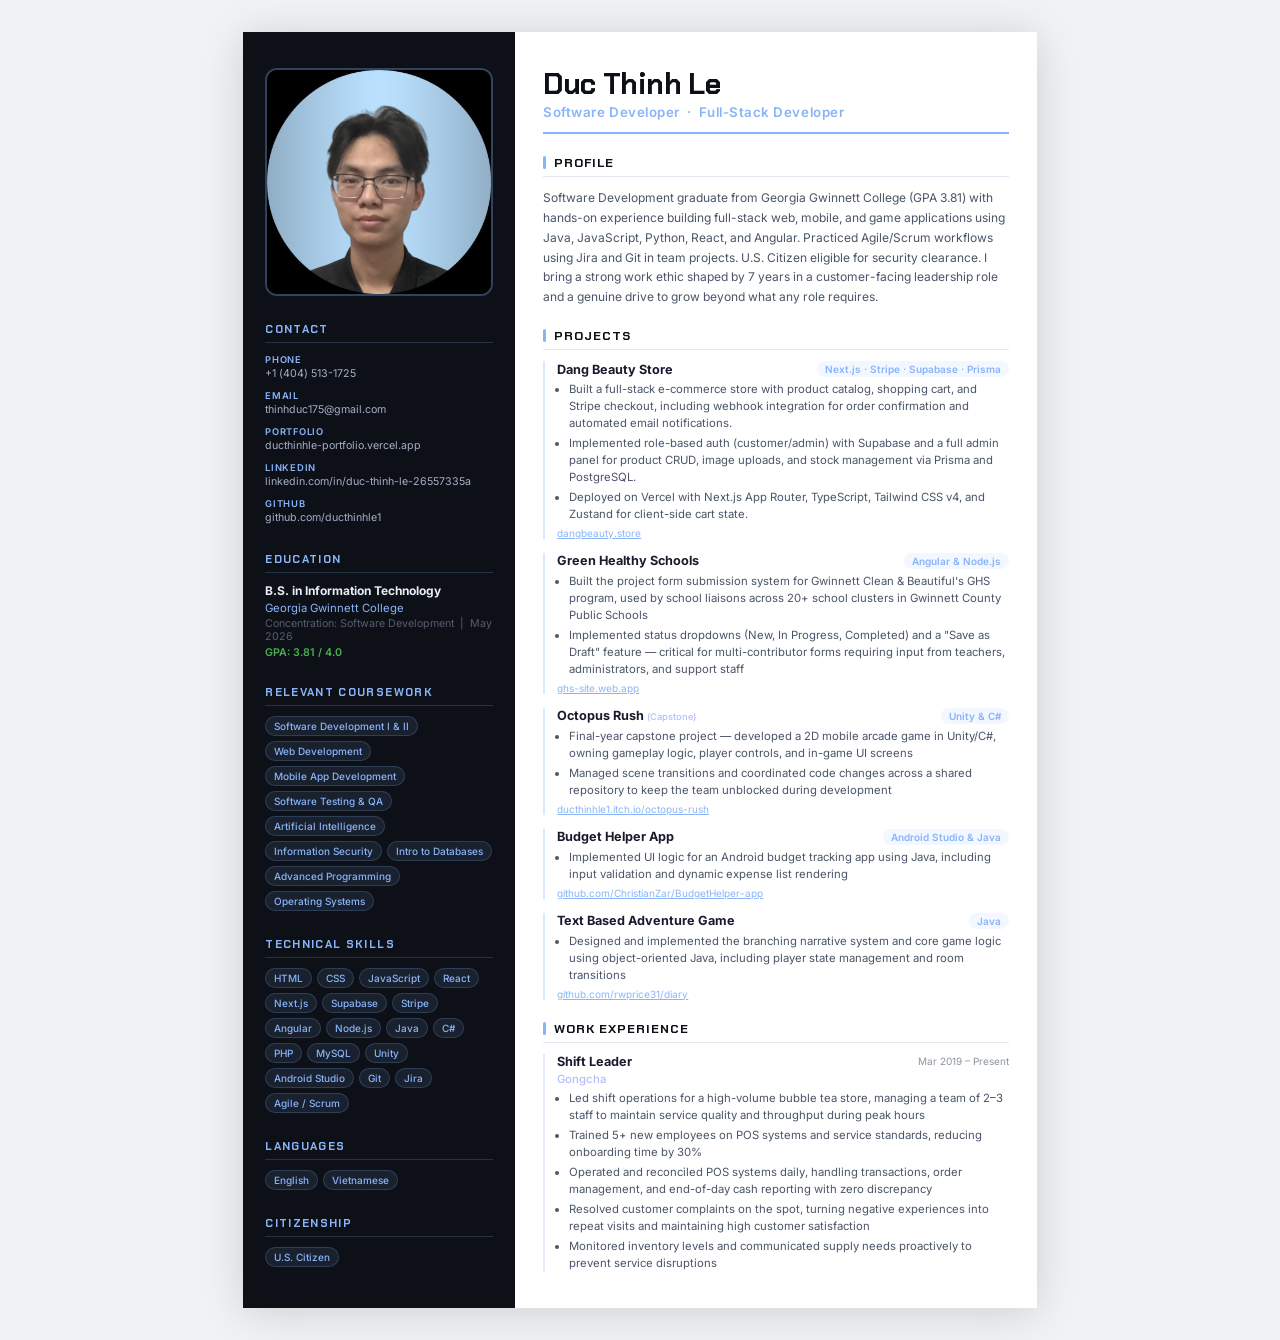
==== commit d4cd6271: "Link Green Healthy Schools to live web app Co-Authored-By: Claude Sonnet 4.6 <noreply@anthropic.com>" ====
--- a/resume.html
+++ b/resume.html
@@ -478,7 +478,7 @@
               <li>Built the project form submission system for Gwinnett Clean &amp; Beautiful's GHS program, used by school liaisons across 20+ school clusters in Gwinnett County Public Schools</li>
               <li>Implemented status dropdowns (New, In Progress, Completed) and a "Save as Draft" feature — critical for multi-contributor forms requiring input from teachers, administrators, and support staff</li>
             </ul>
-            <a class="project-link" href="https://github.com/GGC-SD/GreenHealthySchools" target="_blank">github.com/GGC-SD/GreenHealthySchools</a>
+            <a class="project-link" href="https://ghs-site.web.app/landing" target="_blank">ghs-site.web.app</a>
           </div>
 
           <div class="project-item">
